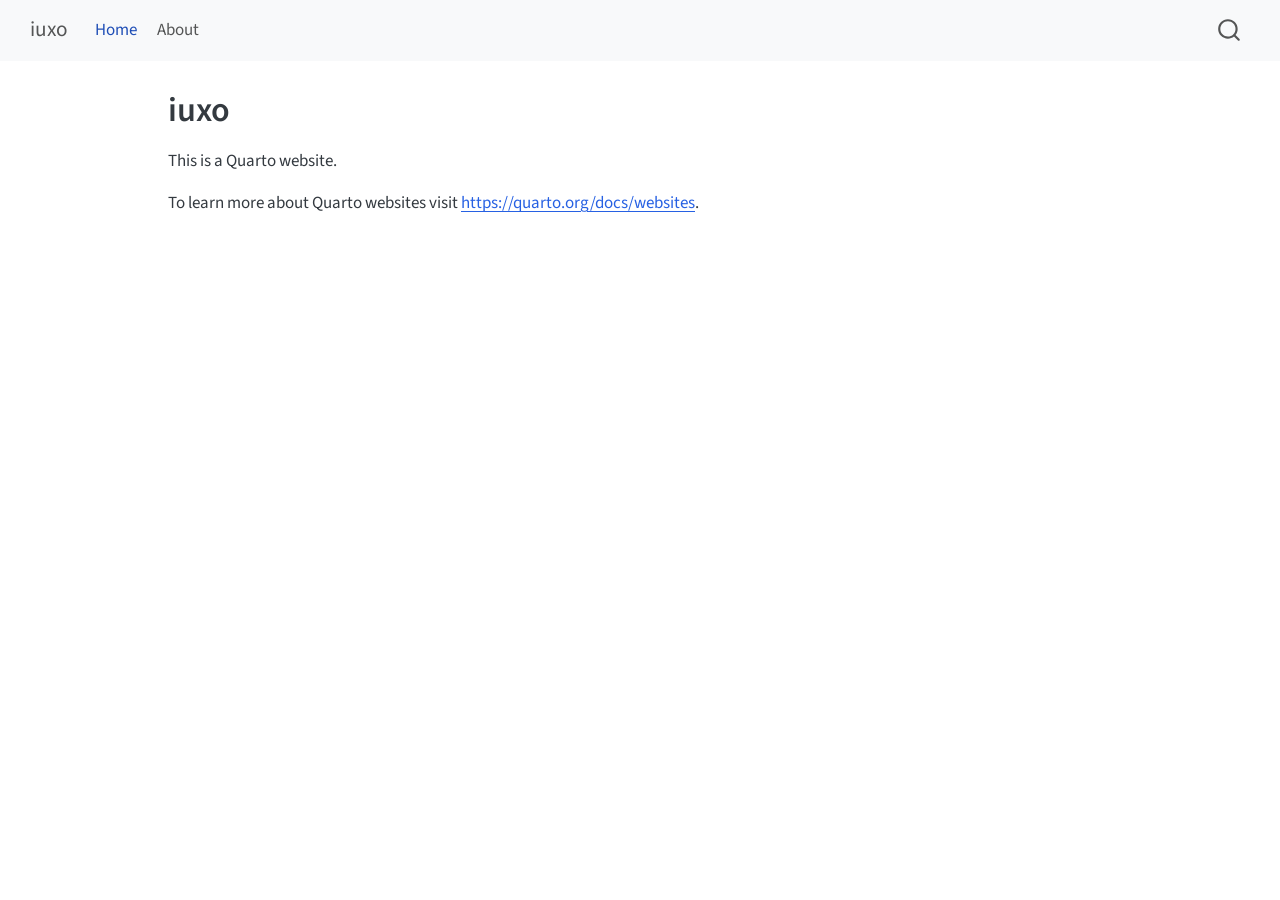
==== docs/index.html @ 060a1fca "feat: render website" ====
<!DOCTYPE html>
<html xmlns="http://www.w3.org/1999/xhtml" lang="en" xml:lang="en"><head>

<meta charset="utf-8">
<meta name="generator" content="quarto-1.10.18">

<meta name="viewport" content="width=device-width, initial-scale=1.0, user-scalable=yes">


<title>iuxo</title>
<style>
/* Default styles provided by pandoc.
** See https://pandoc.org/MANUAL.html#variables-for-html for config info.
*/
span.smallcaps{font-variant: small-caps;}
div.columns{display: flex; gap: 1.5em;}
div.column{flex: auto;}
@media screen {
div.columns{gap: min(4vw, 1.5em);}
div.column{overflow-x: auto;}
}
div.hanging-indent{margin-left: 1.5em; text-indent: -1.5em;}
ul.task-list{list-style: none;}
ul.task-list li input[type="checkbox"] {
  width: 0.8em;
  margin: 0 0.8em 0.2em -1em; /* quarto-specific, see https://github.com/quarto-dev/quarto-cli/issues/4556 */ 
  vertical-align: middle;
}
</style>


<script src="site_libs/quarto-nav/quarto-nav.js"></script>
<script src="site_libs/quarto-nav/headroom.min.js"></script>
<script src="site_libs/clipboard/clipboard.min.js"></script>
<script src="site_libs/quarto-search/autocomplete.umd.js"></script>
<script src="site_libs/quarto-search/fuse.min.js"></script>
<script src="site_libs/quarto-search/quarto-search.js"></script>
<meta name="quarto:offset" content="./">
<script src="site_libs/quarto-html/quarto.js" type="module"></script>
<script src="site_libs/quarto-html/tabsets/tabsets.js" type="module"></script>
<script src="site_libs/quarto-html/popper.min.js"></script>
<script src="site_libs/quarto-html/tippy.umd.min.js"></script>
<script src="site_libs/quarto-html/anchor.min.js"></script>
<link href="site_libs/quarto-html/tippy.css" rel="stylesheet">
<link href="site_libs/quarto-html/quarto-syntax-highlighting-64a204ab8560d761af7679ceaba22944.css" rel="stylesheet" id="quarto-text-highlighting-styles">
<script src="site_libs/bootstrap/bootstrap.min.js"></script>
<link href="site_libs/bootstrap/bootstrap-icons.css" rel="stylesheet">
<link href="site_libs/bootstrap/bootstrap-286bed706944ed59a1250a1d58202ec4.min.css" rel="stylesheet" append-hash="true" id="quarto-bootstrap" data-mode="light">
<script id="quarto-search-options" type="application/json">{
  "location": "navbar",
  "copy-button": false,
  "collapse-after": 3,
  "panel-placement": "end",
  "type": "overlay",
  "limit": 50,
  "keyboard-shortcut": [
    "f",
    "/",
    "s"
  ],
  "show-item-context": false,
  "language": {
    "search-no-results-text": "No results",
    "search-matching-documents-text": "matching documents",
    "search-copy-link-title": "Copy link to search",
    "search-hide-matches-text": "Hide additional matches",
    "search-more-match-text": "more match in this document",
    "search-more-matches-text": "more matches in this document",
    "search-clear-button-title": "Clear",
    "search-text-placeholder": "",
    "search-detached-cancel-button-title": "Cancel",
    "search-submit-button-title": "Submit",
    "search-label": "Search"
  }
}</script>


<link rel="stylesheet" href="styles.css">
</head>

<body class="nav-fixed quarto-light">

<div id="quarto-search-results"></div>
  <header id="quarto-header" class="headroom fixed-top">
    <nav class="navbar navbar-expand-lg " data-bs-theme="dark">
      <div class="navbar-container container-fluid">
      <div class="navbar-brand-container mx-auto">
    <a class="navbar-brand" href="./index.html">
    <span class="navbar-title">iuxo</span>
    </a>
  </div>
            <div id="quarto-search" class="" title="Search"></div>
          <button class="navbar-toggler" type="button" data-bs-toggle="collapse" data-bs-target="#navbarCollapse" aria-controls="navbarCollapse" role="menu" aria-expanded="false" aria-label="Toggle navigation" onclick="if (window.quartoToggleHeadroom) { window.quartoToggleHeadroom(); }">
  <span class="navbar-toggler-icon"></span>
</button>
          <div class="collapse navbar-collapse" id="navbarCollapse">
            <ul class="navbar-nav navbar-nav-scroll me-auto">
  <li class="nav-item">
    <a class="nav-link active" href="./index.html" aria-current="page"> 
<span class="menu-text">Home</span></a>
  </li>  
  <li class="nav-item">
    <a class="nav-link" href="./about.html"> 
<span class="menu-text">About</span></a>
  </li>  
</ul>
          </div> <!-- /navcollapse -->
            <div class="quarto-navbar-tools">
</div>
      </div> <!-- /container-fluid -->
    </nav>
</header>
<!-- content -->
<div id="quarto-content" class="quarto-container page-columns page-rows-contents page-layout-article page-navbar">
<!-- sidebar -->
<!-- margin-sidebar -->
    <div id="quarto-margin-sidebar" class="sidebar margin-sidebar zindex-bottom">
        
    </div>
<!-- main -->
<main class="content" id="quarto-document-content">

<header id="title-block-header" class="quarto-title-block default">
<div class="quarto-title">
<h1 class="title">iuxo</h1>
</div>



<div class="quarto-title-meta">

    
  
    
  </div>
  


</header>


<p>This is a Quarto website.</p>
<p>To learn more about Quarto websites visit <a href="https://quarto.org/docs/websites" class="uri">https://quarto.org/docs/websites</a>.</p>



</main> <!-- /main -->
<script id="quarto-html-after-body" type="application/javascript">
  window.document.addEventListener("DOMContentLoaded", function (event) {
    const icon = "";
    const anchorJS = new window.AnchorJS();
    anchorJS.options = {
      placement: 'right',
      icon: icon
    };
    anchorJS.add('.anchored');
    const isCodeAnnotation = (el) => {
      for (const clz of el.classList) {
        if (clz.startsWith('code-annotation-')) {                     
          return true;
        }
      }
      return false;
    }
    const onCopySuccess = function(e) {
      // button target
      const button = e.trigger;
      // don't keep focus
      button.blur();
      // flash "checked"
      button.classList.add('code-copy-button-checked');
      var currentTitle = button.getAttribute("title");
      button.setAttribute("title", "Copied!");
      let tooltip;
      if (window.bootstrap) {
        button.setAttribute("data-bs-toggle", "tooltip");
        button.setAttribute("data-bs-placement", "left");
        button.setAttribute("data-bs-title", "Copied!");
        tooltip = new bootstrap.Tooltip(button, 
          { trigger: "manual", 
            customClass: "code-copy-button-tooltip",
            offset: [0, -8]});
        tooltip.show();    
      }
      setTimeout(function() {
        if (tooltip) {
          tooltip.hide();
          button.removeAttribute("data-bs-title");
          button.removeAttribute("data-bs-toggle");
          button.removeAttribute("data-bs-placement");
        }
        button.setAttribute("title", currentTitle);
        button.classList.remove('code-copy-button-checked');
      }, 1000);
      // clear code selection
      e.clearSelection();
    }
    const getTextToCopy = function(trigger) {
      const outerScaffold = trigger.parentElement.cloneNode(true);
      const codeEl = outerScaffold.querySelector('code');
      for (const childEl of codeEl.children) {
        if (isCodeAnnotation(childEl)) {
          childEl.remove();
        }
      }
      return codeEl.innerText;
    }
    const clipboard = new window.ClipboardJS('.code-copy-button:not([data-in-quarto-modal])', {
      text: getTextToCopy
    });
    clipboard.on('success', onCopySuccess);
    if (window.document.getElementById('quarto-embedded-source-code-modal')) {
      const clipboardModal = new window.ClipboardJS('.code-copy-button[data-in-quarto-modal]', {
        text: getTextToCopy,
        container: window.document.getElementById('quarto-embedded-source-code-modal')
      });
      clipboardModal.on('success', onCopySuccess);
    }
      var localhostRegex = new RegExp(/^(?:http|https):\/\/localhost\:?[0-9]*\//);
      var mailtoRegex = new RegExp(/^mailto:/);
        var filterRegex = new RegExp('/' + window.location.host + '/');
      var isInternal = (href) => {
          return filterRegex.test(href) || localhostRegex.test(href) || mailtoRegex.test(href);
      }
      // Inspect non-navigation links and adorn them if external
     var links = window.document.querySelectorAll('a[href]:not(.nav-link):not(.navbar-brand):not(.toc-action):not(.sidebar-link):not(.sidebar-item-toggle):not(.pagination-link):not(.no-external):not([aria-hidden]):not(.dropdown-item):not(.quarto-navigation-tool):not(.about-link)');
      for (var i=0; i<links.length; i++) {
        const link = links[i];
        if (!isInternal(link.href)) {
          // undo the damage that might have been done by quarto-nav.js in the case of
          // links that we want to consider external
          if (link.dataset.originalHref !== undefined) {
            link.href = link.dataset.originalHref;
          }
        }
      }
    function tippyHover(el, contentFn, onTriggerFn, onUntriggerFn) {
      const config = {
        allowHTML: true,
        maxWidth: 500,
        delay: 100,
        arrow: false,
        appendTo: function(el) {
            return el.parentElement;
        },
        interactive: true,
        interactiveBorder: 10,
        theme: 'quarto',
        placement: 'bottom-start',
      };
      if (contentFn) {
        config.content = contentFn;
      }
      if (onTriggerFn) {
        config.onTrigger = onTriggerFn;
      }
      if (onUntriggerFn) {
        config.onUntrigger = onUntriggerFn;
      }
      window.tippy(el, config); 
    }
    const noterefs = window.document.querySelectorAll('a[role="doc-noteref"]');
    for (var i=0; i<noterefs.length; i++) {
      const ref = noterefs[i];
      tippyHover(ref, function() {
        // use id or data attribute instead here
        let href = ref.getAttribute('data-footnote-href') || ref.getAttribute('href');
        try { href = new URL(href).hash; } catch {}
        const id = href.replace(/^#\/?/, "");
        const note = window.document.getElementById(id);
        if (note) {
          return note.innerHTML;
        } else {
          return "";
        }
      });
    }
    const xrefs = window.document.querySelectorAll('a.quarto-xref');
    const processXRef = (id, note) => {
      // Strip column container classes
      const stripColumnClz = (el) => {
        el.classList.remove("page-full", "page-columns");
        if (el.children) {
          for (const child of el.children) {
            stripColumnClz(child);
          }
        }
      }
      stripColumnClz(note)
      if (id === null || id.startsWith('sec-')) {
        // Special case sections, only their first couple elements
        const container = document.createElement("div");
        if (note.children && note.children.length > 2) {
          container.appendChild(note.children[0].cloneNode(true));
          for (let i = 1; i < note.children.length; i++) {
            const child = note.children[i];
            if (child.tagName === "P" && child.innerText === "") {
              continue;
            } else {
              container.appendChild(child.cloneNode(true));
              break;
            }
          }
          if (window.Quarto?.typesetMath) {
            window.Quarto.typesetMath(container);
          }
          return container.innerHTML
        } else {
          if (window.Quarto?.typesetMath) {
            window.Quarto.typesetMath(note);
          }
          return note.innerHTML;
        }
      } else {
        // Remove any anchor links if they are present
        const anchorLink = note.querySelector('a.anchorjs-link');
        if (anchorLink) {
          anchorLink.remove();
        }
        if (window.Quarto?.typesetMath) {
          window.Quarto.typesetMath(note);
        }
        if (note.classList.contains("callout")) {
          return note.outerHTML;
        } else {
          return note.innerHTML;
        }
      }
    }
    for (var i=0; i<xrefs.length; i++) {
      const xref = xrefs[i];
      tippyHover(xref, undefined, function(instance) {
        instance.disable();
        let url = xref.getAttribute('href');
        let hash = undefined; 
        if (url.startsWith('#')) {
          hash = url;
        } else {
          try { hash = new URL(url).hash; } catch {}
        }
        if (hash) {
          const id = hash.replace(/^#\/?/, "");
          const note = window.document.getElementById(id);
          if (note !== null) {
            try {
              const html = processXRef(id, note.cloneNode(true));
              instance.setContent(html);
            } finally {
              instance.enable();
              instance.show();
            }
          } else {
            // See if we can fetch this
            fetch(url.split('#')[0])
            .then(res => res.text())
            .then(html => {
              const parser = new DOMParser();
              const htmlDoc = parser.parseFromString(html, "text/html");
              const note = htmlDoc.getElementById(id);
              if (note !== null) {
                const html = processXRef(id, note);
                instance.setContent(html);
              } 
            }).finally(() => {
              instance.enable();
              instance.show();
            });
          }
        } else {
          // See if we can fetch a full url (with no hash to target)
          // This is a special case and we should probably do some content thinning / targeting
          fetch(url)
          .then(res => res.text())
          .then(html => {
            const parser = new DOMParser();
            const htmlDoc = parser.parseFromString(html, "text/html");
            const note = htmlDoc.querySelector('main.content');
            if (note !== null) {
              // This should only happen for chapter cross references
              // (since there is no id in the URL)
              // remove the first header
              if (note.children.length > 0 && note.children[0].tagName === "HEADER") {
                note.children[0].remove();
              }
              const html = processXRef(null, note);
              instance.setContent(html);
            } 
          }).finally(() => {
            instance.enable();
            instance.show();
          });
        }
      }, function(instance) {
      });
    }
        let selectedAnnoteEl;
        const selectorForAnnotation = ( cell, annotation) => {
          let cellAttr = 'data-code-cell="' + cell + '"';
          let lineAttr = 'data-code-annotation="' +  annotation + '"';
          const selector = 'span[' + cellAttr + '][' + lineAttr + ']';
          return selector;
        }
        const selectCodeLines = (annoteEl) => {
          const doc = window.document;
          const targetCell = annoteEl.getAttribute("data-target-cell");
          const targetAnnotation = annoteEl.getAttribute("data-target-annotation");
          const annoteSpan = window.document.querySelector(selectorForAnnotation(targetCell, targetAnnotation));
          const lines = annoteSpan.getAttribute("data-code-lines").split(",");
          const lineIds = lines.map((line) => {
            return targetCell + "-" + line;
          })
          let top = null;
          let height = null;
          let parent = null;
          if (lineIds.length > 0) {
              //compute the position of the single el (top and bottom and make a div)
              const el = window.document.getElementById(lineIds[0]);
              top = el.offsetTop;
              height = el.offsetHeight;
              parent = el.parentElement.parentElement;
            if (lineIds.length > 1) {
              const lastEl = window.document.getElementById(lineIds[lineIds.length - 1]);
              const bottom = lastEl.offsetTop + lastEl.offsetHeight;
              height = bottom - top;
            }
            if (top !== null && height !== null && parent !== null) {
              // cook up a div (if necessary) and position it 
              let div = window.document.getElementById("code-annotation-line-highlight");
              if (div === null) {
                div = window.document.createElement("div");
                div.setAttribute("id", "code-annotation-line-highlight");
                div.style.position = 'absolute';
                parent.appendChild(div);
              }
              div.style.top = top - 2 + "px";
              div.style.height = height + 4 + "px";
              div.style.left = 0;
              let gutterDiv = window.document.getElementById("code-annotation-line-highlight-gutter");
              if (gutterDiv === null) {
                gutterDiv = window.document.createElement("div");
                gutterDiv.setAttribute("id", "code-annotation-line-highlight-gutter");
                gutterDiv.style.position = 'absolute';
                const codeCell = window.document.getElementById(targetCell);
                const gutter = codeCell.querySelector('.code-annotation-gutter');
                gutter.appendChild(gutterDiv);
              }
              gutterDiv.style.top = top - 2 + "px";
              gutterDiv.style.height = height + 4 + "px";
            }
            selectedAnnoteEl = annoteEl;
          }
        };
        const unselectCodeLines = () => {
          const elementsIds = ["code-annotation-line-highlight", "code-annotation-line-highlight-gutter"];
          elementsIds.forEach((elId) => {
            const div = window.document.getElementById(elId);
            if (div) {
              div.remove();
            }
          });
          selectedAnnoteEl = undefined;
        };
          // Handle positioning of the toggle
      window.addEventListener(
        "resize",
        throttle(() => {
          elRect = undefined;
          if (selectedAnnoteEl) {
            selectCodeLines(selectedAnnoteEl);
          }
        }, 10)
      );
      function throttle(fn, ms) {
      let throttle = false;
      let timer;
        return (...args) => {
          if(!throttle) { // first call gets through
              fn.apply(this, args);
              throttle = true;
          } else { // all the others get throttled
              if(timer) clearTimeout(timer); // cancel #2
              timer = setTimeout(() => {
                fn.apply(this, args);
                timer = throttle = false;
              }, ms);
          }
        };
      }
        // Attach click handler to the DT
        const annoteDls = window.document.querySelectorAll('dt[data-target-cell]');
        for (const annoteDlNode of annoteDls) {
          annoteDlNode.addEventListener('click', (event) => {
            const clickedEl = event.target;
            if (clickedEl !== selectedAnnoteEl) {
              unselectCodeLines();
              const activeEl = window.document.querySelector('dt[data-target-cell].code-annotation-active');
              if (activeEl) {
                activeEl.classList.remove('code-annotation-active');
              }
              selectCodeLines(clickedEl);
              clickedEl.classList.add('code-annotation-active');
            } else {
              // Unselect the line
              unselectCodeLines();
              clickedEl.classList.remove('code-annotation-active');
            }
          });
        }
    const findCites = (el) => {
      const parentEl = el.parentElement;
      if (parentEl) {
        const cites = parentEl.dataset.cites;
        if (cites) {
          return {
            el,
            cites: cites.split(' ')
          };
        } else {
          return findCites(el.parentElement)
        }
      } else {
        return undefined;
      }
    };
    var bibliorefs = window.document.querySelectorAll('a[role="doc-biblioref"]');
    for (var i=0; i<bibliorefs.length; i++) {
      const ref = bibliorefs[i];
      const citeInfo = findCites(ref);
      if (citeInfo) {
        tippyHover(citeInfo.el, function() {
          var popup = window.document.createElement('div');
          citeInfo.cites.forEach(function(cite) {
            var citeDiv = window.document.createElement('div');
            citeDiv.classList.add('hanging-indent');
            citeDiv.classList.add('csl-entry');
            var biblioDiv = window.document.getElementById('ref-' + cite);
            if (biblioDiv) {
              citeDiv.innerHTML = biblioDiv.innerHTML;
            }
            popup.appendChild(citeDiv);
          });
          return popup.innerHTML;
        });
      }
    }
  });
  </script>
</div> <!-- /content -->




</body></html>
---- docs/site_libs/quarto-html/tippy.css ----
.tippy-box[data-animation=fade][data-state=hidden]{opacity:0}[data-tippy-root]{max-width:calc(100vw - 10px)}.tippy-box{position:relative;background-color:#333;color:#fff;border-radius:4px;font-size:14px;line-height:1.4;white-space:normal;outline:0;transition-property:transform,visibility,opacity}.tippy-box[data-placement^=top]>.tippy-arrow{bottom:0}.tippy-box[data-placement^=top]>.tippy-arrow:before{bottom:-7px;left:0;border-width:8px 8px 0;border-top-color:initial;transform-origin:center top}.tippy-box[data-placement^=bottom]>.tippy-arrow{top:0}.tippy-box[data-placement^=bottom]>.tippy-arrow:before{top:-7px;left:0;border-width:0 8px 8px;border-bottom-color:initial;transform-origin:center bottom}.tippy-box[data-placement^=left]>.tippy-arrow{right:0}.tippy-box[data-placement^=left]>.tippy-arrow:before{border-width:8px 0 8px 8px;border-left-color:initial;right:-7px;transform-origin:center left}.tippy-box[data-placement^=right]>.tippy-arrow{left:0}.tippy-box[data-placement^=right]>.tippy-arrow:before{left:-7px;border-width:8px 8px 8px 0;border-right-color:initial;transform-origin:center right}.tippy-box[data-inertia][data-state=visible]{transition-timing-function:cubic-bezier(.54,1.5,.38,1.11)}.tippy-arrow{width:16px;height:16px;color:#333}.tippy-arrow:before{content:"";position:absolute;border-color:transparent;border-style:solid}.tippy-content{position:relative;padding:5px 9px;z-index:1}
---- docs/site_libs/quarto-html/quarto-syntax-highlighting-64a204ab8560d761af7679ceaba22944.css ----
/* quarto syntax highlight colors */
:root {
  --quarto-hl-ot-color: #003B4F;
  --quarto-hl-at-color: #657422;
  --quarto-hl-ss-color: #20794D;
  --quarto-hl-an-color: #5E5E5E;
  --quarto-hl-fu-color: #4758AB;
  --quarto-hl-st-color: #20794D;
  --quarto-hl-cf-color: #003B4F;
  --quarto-hl-op-color: #5E5E5E;
  --quarto-hl-er-color: #AD0000;
  --quarto-hl-bn-color: #AD0000;
  --quarto-hl-al-color: #AD0000;
  --quarto-hl-va-color: #111111;
  --quarto-hl-bu-color: inherit;
  --quarto-hl-ex-color: inherit;
  --quarto-hl-pp-color: #AD0000;
  --quarto-hl-in-color: #5E5E5E;
  --quarto-hl-vs-color: #20794D;
  --quarto-hl-wa-color: #5E5E5E;
  --quarto-hl-do-color: #5E5E5E;
  --quarto-hl-im-color: #00769E;
  --quarto-hl-ch-color: #20794D;
  --quarto-hl-dt-color: #AD0000;
  --quarto-hl-fl-color: #AD0000;
  --quarto-hl-co-color: #5E5E5E;
  --quarto-hl-cv-color: #5E5E5E;
  --quarto-hl-cn-color: #8f5902;
  --quarto-hl-sc-color: #5E5E5E;
  --quarto-hl-dv-color: #AD0000;
  --quarto-hl-kw-color: #003B4F;
}

/* other quarto variables */
:root {
  --quarto-font-monospace: SFMono-Regular, Menlo, Monaco, Consolas, "Liberation Mono", "Courier New", monospace;
}

/* syntax highlight based on Pandoc's rules */
pre > code.sourceCode > span {
  color: #003B4F;
}

code.sourceCode > span {
  color: #003B4F;
}

div.sourceCode,
div.sourceCode pre.sourceCode {
  color: #003B4F;
}

/* Normal */
code span {
  color: #003B4F;
}

/* Alert */
code span.al {
  color: #AD0000;
  font-style: inherit;
}

/* Annotation */
code span.an {
  color: #5E5E5E;
  font-style: inherit;
}

/* Attribute */
code span.at {
  color: #657422;
  font-style: inherit;
}

/* BaseN */
code span.bn {
  color: #AD0000;
  font-style: inherit;
}

/* BuiltIn */
code span.bu {
  font-style: inherit;
}

/* ControlFlow */
code span.cf {
  color: #003B4F;
  font-weight: bold;
  font-style: inherit;
}

/* Char */
code span.ch {
  color: #20794D;
  font-style: inherit;
}

/* Constant */
code span.cn {
  color: #8f5902;
  font-style: inherit;
}

/* Comment */
code span.co {
  color: #5E5E5E;
  font-style: inherit;
}

/* CommentVar */
code span.cv {
  color: #5E5E5E;
  font-style: italic;
}

/* Documentation */
code span.do {
  color: #5E5E5E;
  font-style: italic;
}

/* DataType */
code span.dt {
  color: #AD0000;
  font-style: inherit;
}

/* DecVal */
code span.dv {
  color: #AD0000;
  font-style: inherit;
}

/* Error */
code span.er {
  color: #AD0000;
  font-style: inherit;
}

/* Extension */
code span.ex {
  font-style: inherit;
}

/* Float */
code span.fl {
  color: #AD0000;
  font-style: inherit;
}

/* Function */
code span.fu {
  color: #4758AB;
  font-style: inherit;
}

/* Import */
code span.im {
  color: #00769E;
  font-style: inherit;
}

/* Information */
code span.in {
  color: #5E5E5E;
  font-style: inherit;
}

/* Keyword */
code span.kw {
  color: #003B4F;
  font-weight: bold;
  font-style: inherit;
}

/* Operator */
code span.op {
  color: #5E5E5E;
  font-style: inherit;
}

/* Other */
code span.ot {
  color: #003B4F;
  font-style: inherit;
}

/* Preprocessor */
code span.pp {
  color: #AD0000;
  font-style: inherit;
}

/* SpecialChar */
code span.sc {
  color: #5E5E5E;
  font-style: inherit;
}

/* SpecialString */
code span.ss {
  color: #20794D;
  font-style: inherit;
}

/* String */
code span.st {
  color: #20794D;
  font-style: inherit;
}

/* Variable */
code span.va {
  color: #111111;
  font-style: inherit;
}

/* VerbatimString */
code span.vs {
  color: #20794D;
  font-style: inherit;
}

/* Warning */
code span.wa {
  color: #5E5E5E;
  font-style: italic;
}

.prevent-inlining {
  content: "</";
}

/*# sourceMappingURL=9d8d5bb603a83b8298b89080a598c93b.css.map */
---- docs/styles.css ----
/* css styles */
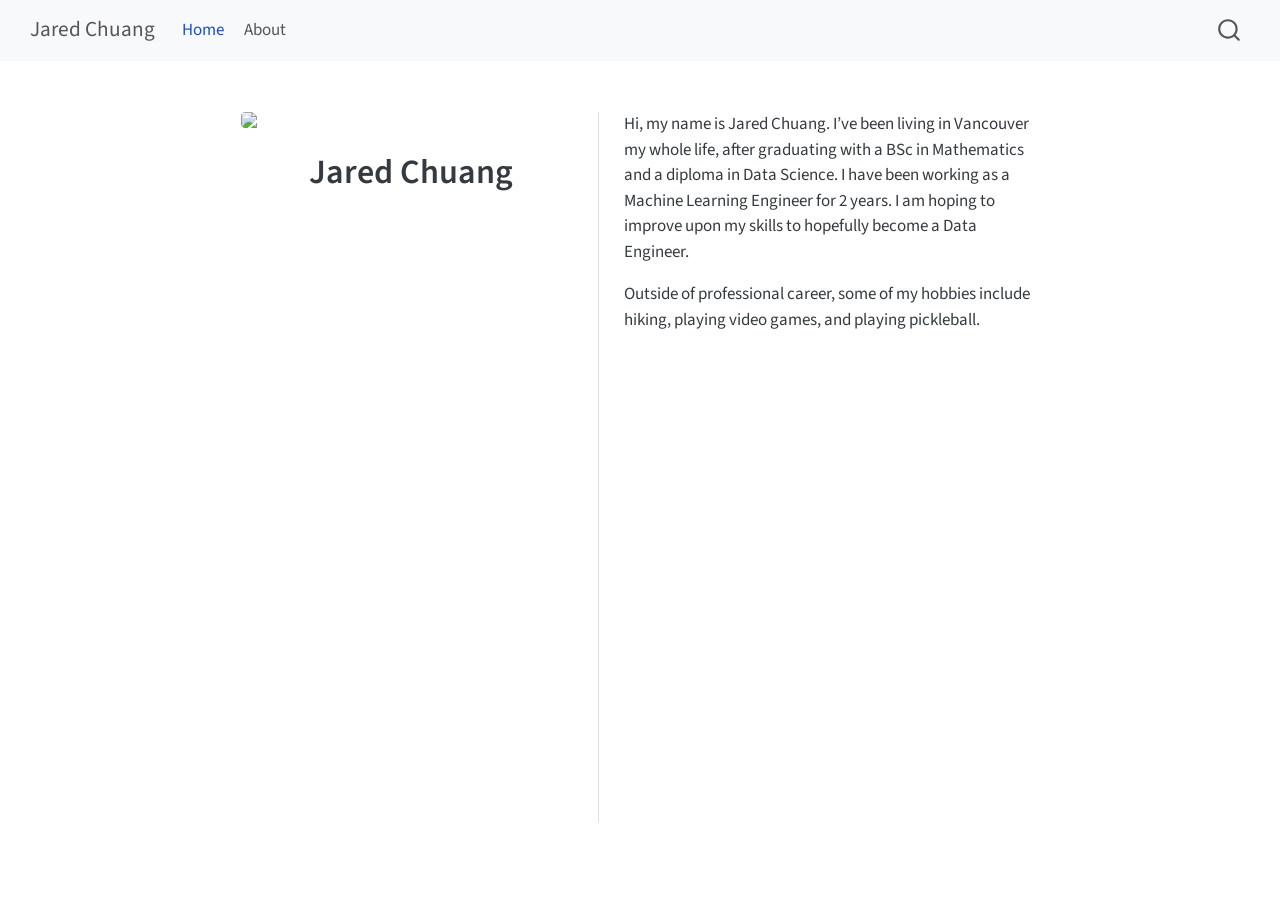
==== commit e40eb2a5: "preview" ====
--- a/docs/index.html
+++ b/docs/index.html
@@ -7,7 +7,7 @@
 <meta name="viewport" content="width=device-width, initial-scale=1.0, user-scalable=yes">
 
 
-<title>iuxo</title>
+<title>Jared Chuang</title>
 <style>
 /* Default styles provided by pandoc.
 ** See https://pandoc.org/MANUAL.html#variables-for-html for config info.
@@ -40,7 +40,6 @@
 <script src="site_libs/quarto-html/tabsets/tabsets.js" type="module"></script>
 <script src="site_libs/quarto-html/popper.min.js"></script>
 <script src="site_libs/quarto-html/tippy.umd.min.js"></script>
-<script src="site_libs/quarto-html/anchor.min.js"></script>
 <link href="site_libs/quarto-html/tippy.css" rel="stylesheet">
 <link href="site_libs/quarto-html/quarto-syntax-highlighting-64a204ab8560d761af7679ceaba22944.css" rel="stylesheet" id="quarto-text-highlighting-styles">
 <script src="site_libs/bootstrap/bootstrap.min.js"></script>
@@ -78,7 +77,7 @@
 <link rel="stylesheet" href="styles.css">
 </head>
 
-<body class="nav-fixed quarto-light">
+<body class="nav-fixed fullcontent quarto-light">
 
 <div id="quarto-search-results"></div>
   <header id="quarto-header" class="headroom fixed-top">
@@ -86,7 +85,7 @@
       <div class="navbar-container container-fluid">
       <div class="navbar-brand-container mx-auto">
     <a class="navbar-brand" href="./index.html">
-    <span class="navbar-title">iuxo</span>
+    <span class="navbar-title">Jared Chuang</span>
     </a>
   </div>
             <div id="quarto-search" class="" title="Search"></div>
@@ -114,46 +113,30 @@
 <div id="quarto-content" class="quarto-container page-columns page-rows-contents page-layout-article page-navbar">
 <!-- sidebar -->
 <!-- margin-sidebar -->
-    <div id="quarto-margin-sidebar" class="sidebar margin-sidebar zindex-bottom">
-        
-    </div>
+    
 <!-- main -->
-<main class="content" id="quarto-document-content">
-
+<div class="quarto-about-trestles">
+  <div class="about-entity">
+    <img src="images/IMG_3052.jpg" class="about-image
+  rounded " style="width: 20em;">
 <header id="title-block-header" class="quarto-title-block default">
 <div class="quarto-title">
-<h1 class="title">iuxo</h1>
+<h1 class="title">Jared Chuang</h1>
 </div>
-
-
-
 <div class="quarto-title-meta">
-
-    
-  
-    
   </div>
-  
-
-
 </header>
-
-
-<p>This is a Quarto website.</p>
-<p>To learn more about Quarto websites visit <a href="https://quarto.org/docs/websites" class="uri">https://quarto.org/docs/websites</a>.</p>
-
-
-
-</main> <!-- /main -->
+  </div>
+  <div class="about-contents"><main class="content" id="quarto-document-content">
+<p>Hi, my name is Jared Chuang. I’ve been living in Vancouver my whole life, after graduating with a BSc in Mathematics and a diploma in Data Science. I have been working as a Machine Learning Engineer for 2 years. I am hoping to improve upon my skills to hopefully become a Data Engineer.</p>
+<p>Outside of professional career, some of my hobbies include hiking, playing video games, and playing pickleball.</p>
+
+
+</main></div>
+</div>
+ <!-- /main -->
 <script id="quarto-html-after-body" type="application/javascript">
   window.document.addEventListener("DOMContentLoaded", function (event) {
-    const icon = "";
-    const anchorJS = new window.AnchorJS();
-    anchorJS.options = {
-      placement: 'right',
-      icon: icon
-    };
-    anchorJS.add('.anchored');
     const isCodeAnnotation = (el) => {
       for (const clz of el.classList) {
         if (clz.startsWith('code-annotation-')) {                     
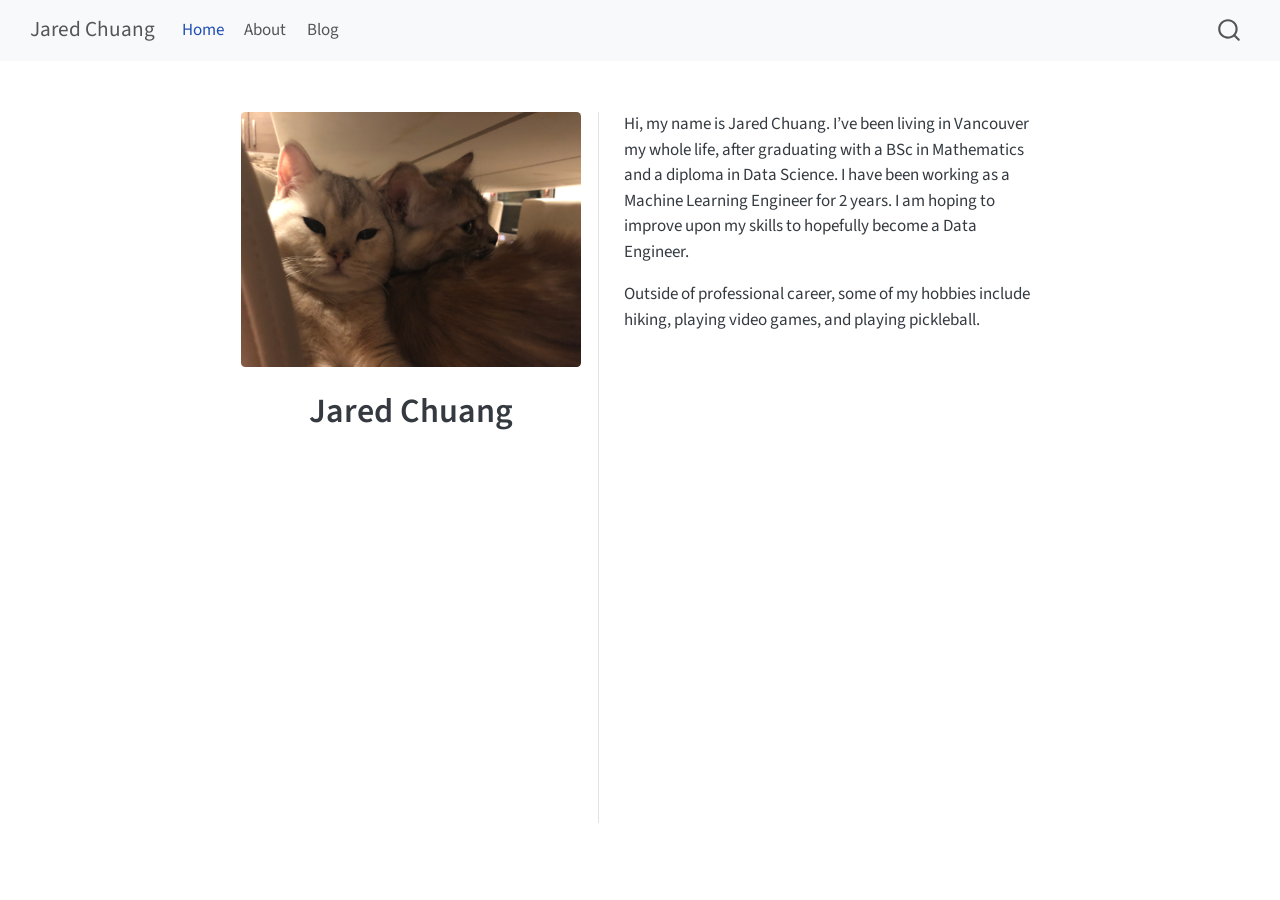
==== commit 5fded7e3: "render site" ====
--- a/docs/index.html
+++ b/docs/index.html
@@ -102,6 +102,10 @@
     <a class="nav-link" href="./about.html"> 
 <span class="menu-text">About</span></a>
   </li>  
+  <li class="nav-item">
+    <a class="nav-link" href="./blog.html"> 
+<span class="menu-text">Blog</span></a>
+  </li>  
 </ul>
           </div> <!-- /navcollapse -->
             <div class="quarto-navbar-tools">
